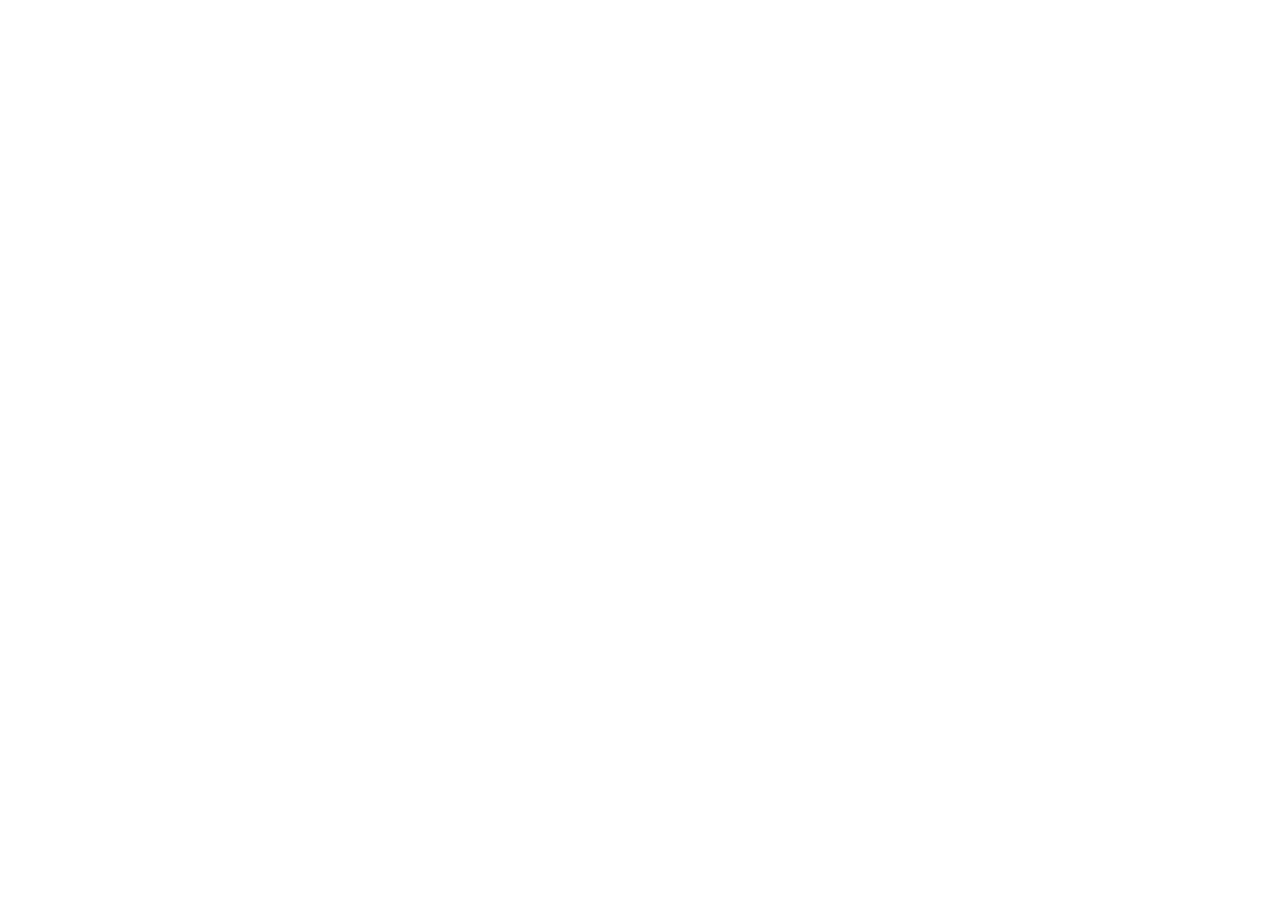
==== article.html @ 4ae43c25 "gappaddingmargin" ====
<!DOCTYPE html>
<html lang="en">
<head>
    <meta charset="UTF-8">
    <meta name="viewport" content="width=device-width, initial-scale=1.0" />
    <title>Туториал №1</title>
    <link rel="stylesheet" href="stylesheets/style.css" />
    <script src="javascripts/jquery.js"></script>
</head>
<body>
   
    




</body>
</html>
---- stylesheets/style.css ----
@import 'reset.css';
@import url('https://fonts.googleapis.com/css2?family=Open+Sans:ital,wght@0,300..800;1,300..800&display=swap');
@import url('https://fonts.googleapis.com/css2?family=JetBrains+Mono:ital,wght@0,100..800;1,100..800&family=Open+Sans:ital,wght@0,300..800;1,300..800&display=swap');
@import url('https://db.onlinewebfonts.com/c/e7add10b4df03aa3a185e193221d8900?family=Kairos+Sans+W06+Cond+Medium');
@import 'basics.css';
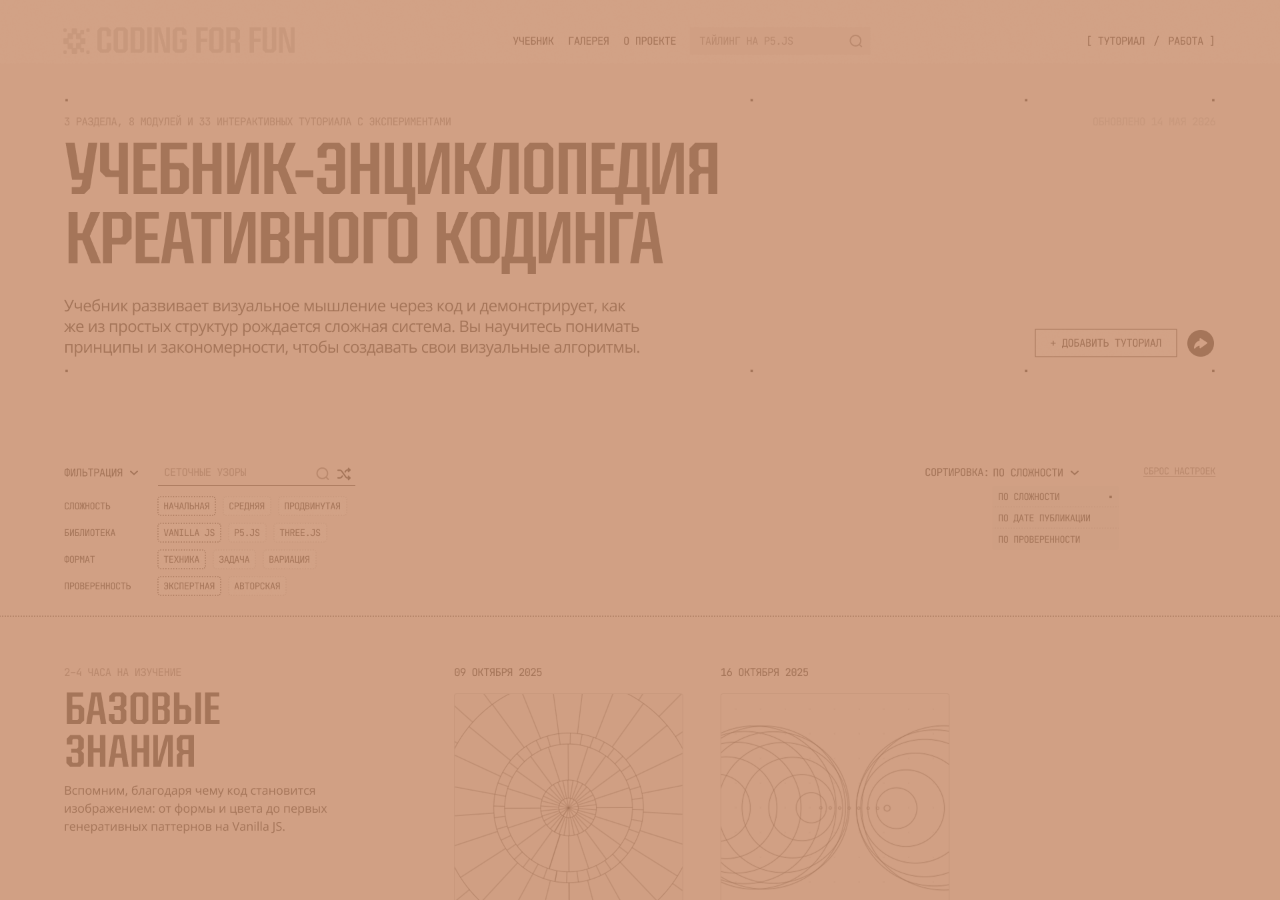
==== commit 0f27399e: "sieb k kirilly 5mar" ====
--- a/article.html
+++ b/article.html
@@ -1,18 +1,11 @@
-<!DOCTYPE html>
+<!doctype html>
 <html lang="en">
-<head>
-    <meta charset="UTF-8">
+  <head>
+    <meta charset="UTF-8" />
     <meta name="viewport" content="width=device-width, initial-scale=1.0" />
     <title>Туториал №1</title>
     <link rel="stylesheet" href="stylesheets/style.css" />
     <script src="javascripts/jquery.js"></script>
-</head>
-<body>
-   
-    
-
-
-
-
-</body>
-</html>+  </head>
+  <body></body>
+</html>
--- a/stylesheets/style.css
+++ b/stylesheets/style.css
@@ -1,5 +1,3 @@
 @import 'reset.css';
-@import url('https://fonts.googleapis.com/css2?family=Open+Sans:ital,wght@0,300..800;1,300..800&display=swap');
-@import url('https://fonts.googleapis.com/css2?family=JetBrains+Mono:ital,wght@0,100..800;1,100..800&family=Open+Sans:ital,wght@0,300..800;1,300..800&display=swap');
-@import url('https://db.onlinewebfonts.com/c/e7add10b4df03aa3a185e193221d8900?family=Kairos+Sans+W06+Cond+Medium');
-@import 'basics.css';+@import 'basics.css';
+@import 'fonts.css';
